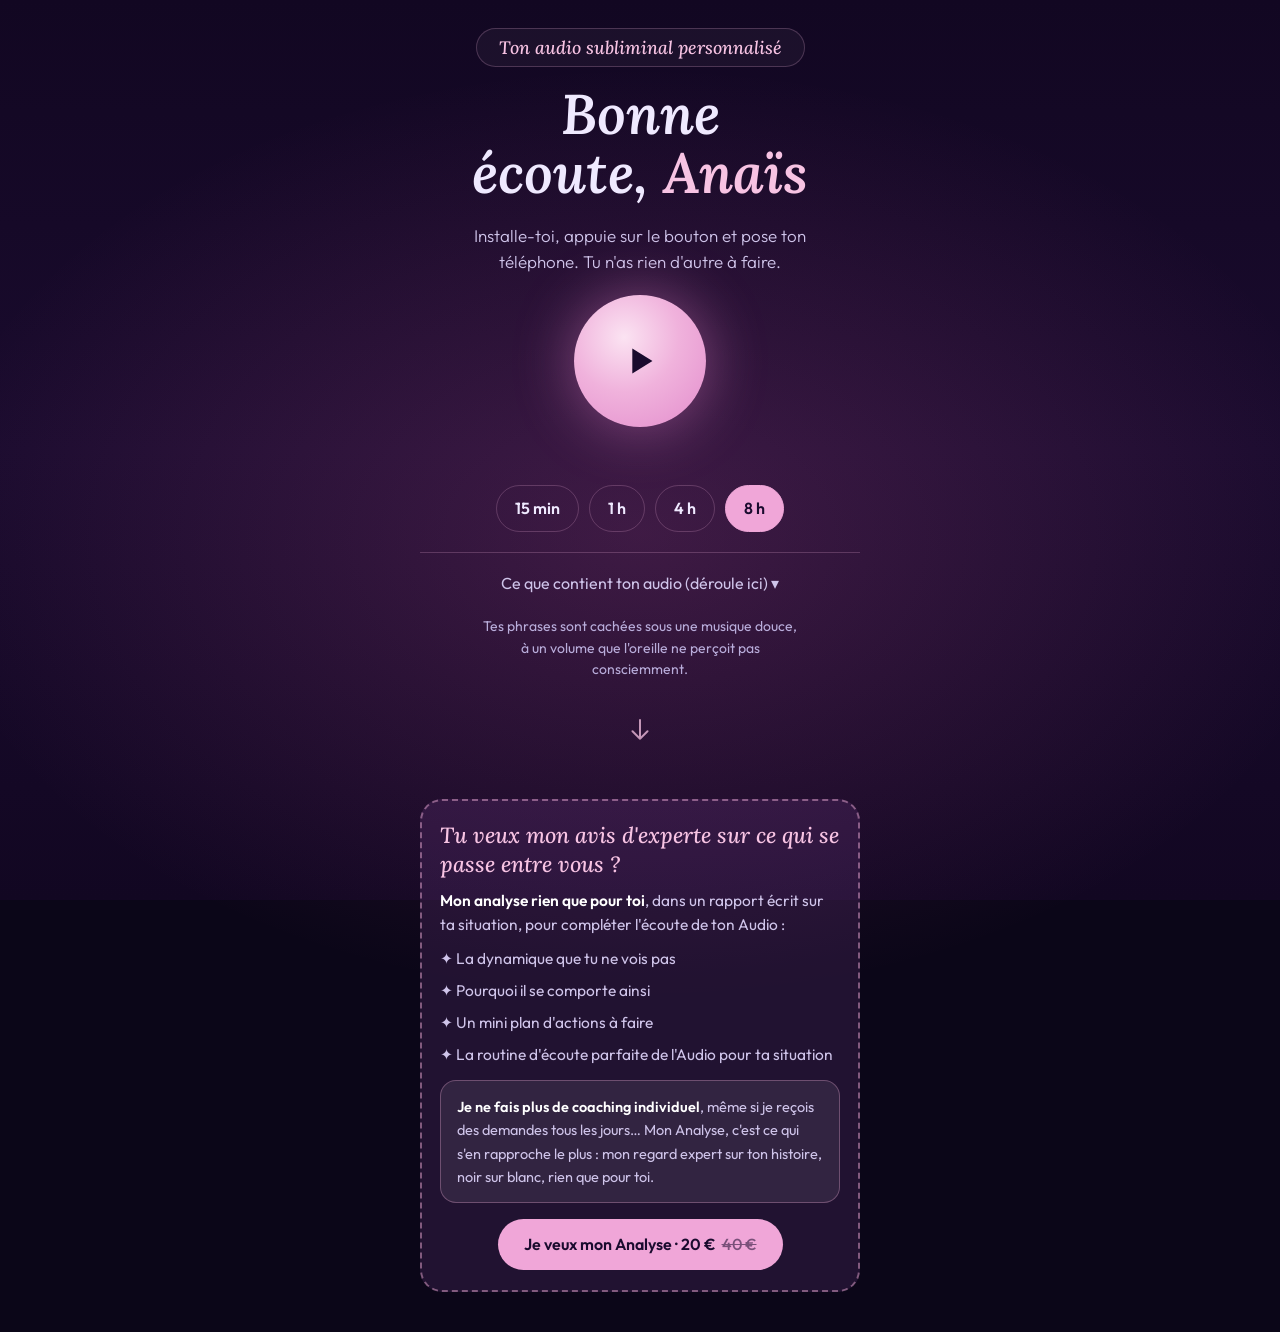
==== index.html @ 6c26e02a "Add files via upload" ====
<!doctype html>
<html lang="fr"><head><meta charset="utf-8"><meta name="viewport" content="width=device-width,initial-scale=1,viewport-fit=cover">
<meta name="robots" content="noindex,nofollow"><meta name="theme-color" content="#150a2e">
<meta name="apple-mobile-web-app-capable" content="yes"><meta name="apple-mobile-web-app-status-bar-style" content="black-translucent"><meta name="apple-mobile-web-app-title" content="Mon Audio">
<title>Ton audio subliminal personnalisé</title>
<link rel="stylesheet" href="../commun/page.css">
</head><body>
<script>window.PAGE={"prenom": "Anaïs", "affirmations": ["Je suis la seule et l'unique aux yeux de Franck.", "Je suis constamment dans les pensées de Franck.", "Franck a l'envie irrépressible de me contacter.", "Je suis la femme avec qui Franck a envie de construire sa vie.", "Je suis l'amour de sa vie.", "Franck revient vers moi pour construire quelque chose de solide.", "Je sais ce qui compte pour moi : une relation solide.", "Les projets d'avenir que j'imagine avec Franck sont clairs en moi.", "Franck revient vers moi, le cœur ouvert.", "Ce que nous avions commencé à comprendre l'un de l'autre, je le garde en moi.", "J'accueille un homme qui s'engage pleinement avec moi.", "Je mérite de me sentir en sécurité dans l'amour.", "Je me souviens que nous avons appris à nous apprivoiser, et cela comptait.", "Je vis une histoire qui avance, avec des projets à deux.", "Franck me regarde et voit en moi la femme de sa vie.", "Je construis quelque chose avec lui.", "Ma valeur ne dépend pas de la vie sentimentale de Franck.", "Je suis calme quand je pense à son ex.", "Je respire, même quand mes pensées tournent autour de lui.", "Après presque 4 ans sans contact, nos coeurs sont toujours là.", "Je suis progressivement débloquée de ses réseaux.", "Je me sens en sécurité en moi, même sans savoir ce que Franck vit.", "Je crois à un avenir avec lui, et cela me rassure.", "Je me libère de mon incompréhension face à la rupture.", "Je mérite d'être choisie pleinement et sans hésitation.", "Je ne suis remplaçable pour personne.", "Je suis assez, telle que je suis.", "Je n'ai rien gâché, je vaux la peine d'être aimée.", "Mon amour a de la valeur, et je le sais.", "Je n'ai plus à prouver que je mérite l'amour."], "audio": "audio.mp4", "offre": "Audio", "stripe": "https://buy.stripe.com/28E7sM3Cp8Si6ai7Ya6wE0r"};</script>
<script src="../commun/page.js"></script>
</body></html>
---- commun/page.css ----
/* Mise en forme commune à toutes les pages d'écoute. Modifier ce fichier change toutes les pages. */
@import url('https://fonts.googleapis.com/css2?family=Lora:ital,wght@1,500;1,600&family=Outfit:wght@300;400;500;600&display=swap');
:root{--bg:#0b0618;--text:#efe9ff;--muted:#b9addb;--soft:#cfc4ea;--pink:#f7c3e3;--accent:#f0a6d8;--on:#1a0b2e;--line:rgba(247,180,222,.22);color-scheme:dark}
*{box-sizing:border-box}html,body{min-height:100%}html{scroll-behavior:smooth}@media (prefers-reduced-motion:reduce){html{scroll-behavior:auto}}
body{margin:0;color:var(--text);font:16px/1.55 Outfit,system-ui,sans-serif;background:radial-gradient(ellipse 80% 50% at 50% 40%,rgba(236,100,180,.18),transparent 70%),linear-gradient(180deg,#120722,#1a0b2e 50%,#120722) fixed,var(--bg);padding:env(safe-area-inset-top) max(16px,env(safe-area-inset-right)) env(safe-area-inset-bottom) max(16px,env(safe-area-inset-left))}
main{max-width:440px;margin:0 auto;padding:28px 0 40px;display:flex;flex-direction:column;align-items:center;gap:20px;text-align:center}
.tag{display:inline-block;font:italic 500 18px Lora,Georgia,serif;color:var(--pink);border:1px solid var(--line);border-radius:999px;padding:7px 22px;background:rgba(255,255,255,.04)}
h1{font:italic 600 clamp(42px,12vw,56px)/1.05 Lora,Georgia,serif;margin:18px 0 0;text-wrap:balance}h1 em{color:var(--pink)}
.intro{color:var(--soft);font-weight:300;font-size:17px;max-width:32ch;margin:0}
.play{width:132px;height:132px;border-radius:50%;border:0;background:radial-gradient(circle at 38% 32%,#fbe3f2 0%,#f0b2dc 45%,#e38ccc 100%);color:var(--on);cursor:pointer;display:grid;place-items:center;box-shadow:0 0 60px rgba(240,140,210,.45)}
.play svg{width:46px;height:46px}.play.on{animation:b 6s ease-in-out infinite}@keyframes b{50%{box-shadow:0 0 100px rgba(240,140,210,.7)}}
@media (prefers-reduced-motion:reduce){.play.on{animation:none}}
.play:focus-visible,.chips input:focus-visible+span{outline:2px solid var(--pink);outline-offset:4px}
.status{min-height:1.5em;color:var(--pink);font-weight:500;margin:-6px 0 0}
fieldset{border:0;margin:0;padding:0;display:grid;gap:12px;justify-items:center}
legend{font-size:13px;letter-spacing:.14em;text-transform:uppercase;color:var(--muted);margin-bottom:12px}
.chips{display:flex;flex-wrap:wrap;justify-content:center;gap:10px}.chips label{cursor:pointer}.chips input{position:absolute;opacity:0}
.chips span{display:block;padding:10px 18px;border-radius:999px;border:1px solid var(--line);font-weight:600}
.chips input:checked+span{background:var(--accent);color:var(--on);border-color:var(--accent)}
details{width:100%;border-top:1px solid var(--line);padding-top:18px}summary{cursor:pointer;list-style:none;color:var(--soft)}summary::-webkit-details-marker{display:none}summary::after{content:" ▾"}
ol{margin:18px 0 0;padding:0;list-style:none;display:grid;gap:12px;text-align:left}ol li{font:italic 500 16px/1.4 Lora,Georgia,serif}
.note{font-size:14px;color:var(--muted);max-width:36ch;margin:0}
.down{display:block;color:var(--pink);opacity:.75;margin-top:8px;padding:6px;animation:d 2.6s ease-in-out infinite}.down svg{width:30px;height:30px;display:block}
@keyframes d{50%{transform:translateY(6px)}}@media (prefers-reduced-motion:reduce){.down{animation:none}}
.down:focus-visible{outline:2px solid var(--pink);outline-offset:4px;border-radius:50%}
.up{width:100%;margin-top:28px;scroll-margin-top:24px;text-align:left;border:2px dashed rgba(247,180,222,.45);border-radius:22px;padding:20px 18px;background:rgba(150,80,180,.16);display:grid;gap:10px}
.up-t{font:italic 500 22px/1.3 Lora,Georgia,serif;color:var(--pink);margin:0}
.up-d{font-size:15.5px;color:var(--soft);margin:0}.up-d strong,.up-q strong{color:#fff;font-weight:600}
.up-l{list-style:none;margin:0;padding:0;display:grid;gap:8px;font-size:15.5px;color:var(--soft)}.up-l li::before{content:"✦ "}
.up-q{margin:4px 0 0;font-size:14.5px;line-height:1.6;color:var(--soft);background:rgba(255,255,255,.08);border:1px solid rgba(247,180,222,.3);border-radius:16px;padding:14px 16px}
.up-b{justify-self:center;display:inline-block;margin-top:6px;padding:13px 26px;border-radius:999px;background:var(--accent);color:var(--on);font-weight:600;text-decoration:none}
.up-b:focus-visible{outline:2px solid var(--pink);outline-offset:3px}
.up-b s{opacity:.55;font-weight:500;margin-left:4px}
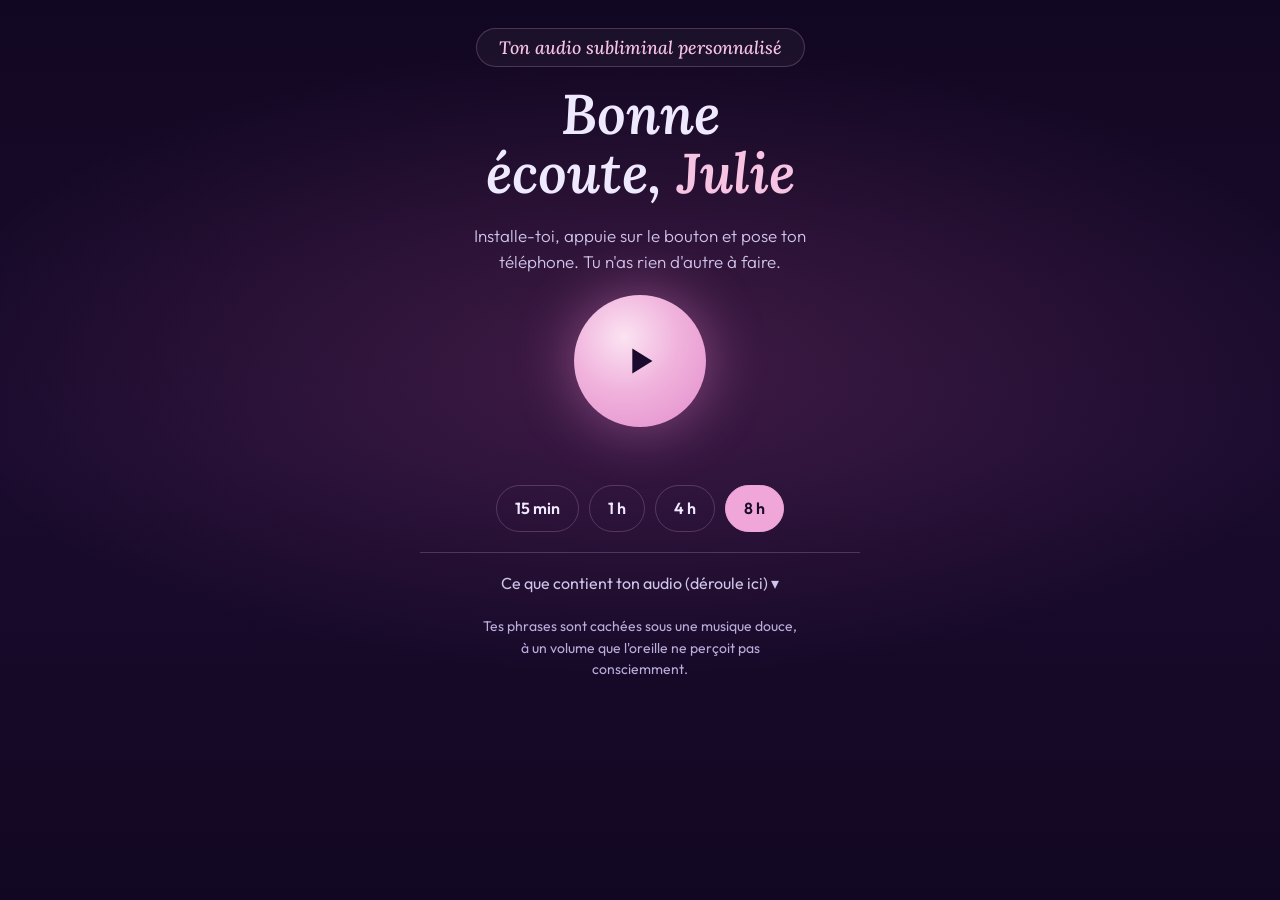
==== commit 0a3c164f: "Add files via upload" ====
--- a/index.html
+++ b/index.html
@@ -5,6 +5,6 @@
 <title>Ton audio subliminal personnalisé</title>
 <link rel="stylesheet" href="../commun/page.css">
 </head><body>
-<script>window.PAGE={"prenom": "Anaïs", "affirmations": ["Je suis la seule et l'unique aux yeux de Franck.", "Je suis constamment dans les pensées de Franck.", "Franck a l'envie irrépressible de me contacter.", "Je suis la femme avec qui Franck a envie de construire sa vie.", "Je suis l'amour de sa vie.", "Franck revient vers moi pour construire quelque chose de solide.", "Je sais ce qui compte pour moi : une relation solide.", "Les projets d'avenir que j'imagine avec Franck sont clairs en moi.", "Franck revient vers moi, le cœur ouvert.", "Ce que nous avions commencé à comprendre l'un de l'autre, je le garde en moi.", "J'accueille un homme qui s'engage pleinement avec moi.", "Je mérite de me sentir en sécurité dans l'amour.", "Je me souviens que nous avons appris à nous apprivoiser, et cela comptait.", "Je vis une histoire qui avance, avec des projets à deux.", "Franck me regarde et voit en moi la femme de sa vie.", "Je construis quelque chose avec lui.", "Ma valeur ne dépend pas de la vie sentimentale de Franck.", "Je suis calme quand je pense à son ex.", "Je respire, même quand mes pensées tournent autour de lui.", "Après presque 4 ans sans contact, nos coeurs sont toujours là.", "Je suis progressivement débloquée de ses réseaux.", "Je me sens en sécurité en moi, même sans savoir ce que Franck vit.", "Je crois à un avenir avec lui, et cela me rassure.", "Je me libère de mon incompréhension face à la rupture.", "Je mérite d'être choisie pleinement et sans hésitation.", "Je ne suis remplaçable pour personne.", "Je suis assez, telle que je suis.", "Je n'ai rien gâché, je vaux la peine d'être aimée.", "Mon amour a de la valeur, et je le sais.", "Je n'ai plus à prouver que je mérite l'amour."], "audio": "audio.mp4", "offre": "Audio", "stripe": "https://buy.stripe.com/28E7sM3Cp8Si6ai7Ya6wE0r"};</script>
+<script>window.PAGE={"prenom":"Julie","affirmations":["Je suis apaisée et sereine dans mes relations.","Je suis en sécurité.","Je suis assez.","Je mérite d'être aimée.","Je suis calme quand Ludovic met du temps à me contacter","Je décroche quand j'en ai envie, pas par réflexe, quand Ludovic appelle.","Je n'ai pas besoin d'être disponible à toute heure pour être choisie.","Un appel manqué de Ludovic n'est pas une occasion perdue.","Mon passé de ghosting ne dit rien de ce que je vaux.","Quand Ludovic se tait plusieurs jours, je relis ce que je vaux, et je me le redis : je suis assez.","Je ne gagne pas le droit d'être choisie, je l'ai déjà.","Je cesse de compter les jours de silence de Ludovic.","Mon calme m'appartient, il ne dépend d'aucun téléphone.","Ma valeur est là, avec ou sans message de Ludovic, et je n'ai pas à la prouver.","Je n'ai pas à guérir un homme pour mériter sa présence.","Mes deux soirées par semaine m'appartiennent, avec ou sans Ludovic.","Je suis irremplaçable dans ma propre vie, et je m'y installe.","Je dis ma limite une seule fois, calmement, et je la tiens.","Ce qu'on me dit clairement, je le prends au sérieux, même quand ça fait mal.","Je garde ensemble « jamais amoureux » et « tu me manques », et je choisis en conscience.","Je n'ai pas honte d'avoir attendu, j'apprends maintenant à me choisir moi.","Son « c'est pas pour te blesser » ne décide pas de ce que je vaux.","Je suis digne d'être choisie, même quand ça ne se voit pas encore.","Un baiser refusé avant de partir ne mesure pas ma valeur.","Je ne suis en compétition avec aucune autre femme, ni avec « une autre ».","Je donne beaucoup parce que j'ai du cœur, pas pour être gardée.","Avec Ludovic, je veux un lien clair, où je n'ai plus à deviner.","Je peux me sentir en sécurité même sans nouvelles de personne.","Je suis ancrée et une confiance nouvelle grandit en moi.","Je me choisis en premier, chaque jour, avec douceur."],"audio":"audio.mp4","offre":"Audio + Analyse","stripe":""};</script>
 <script src="../commun/page.js"></script>
 </body></html>
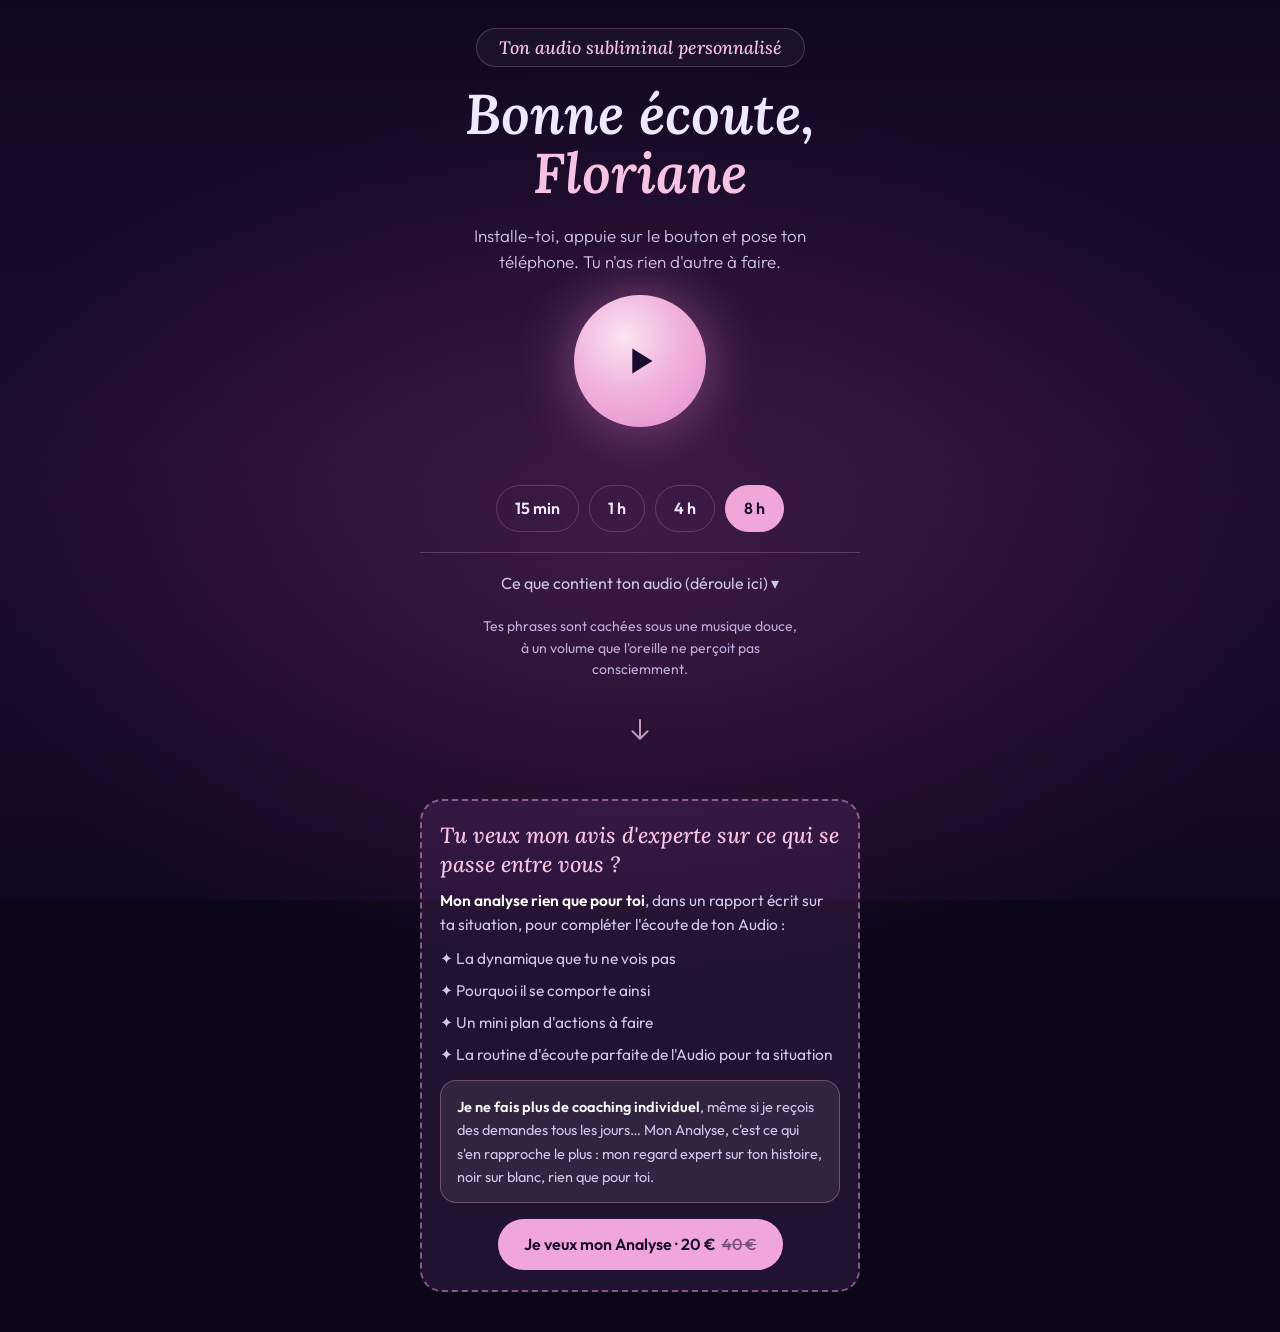
==== commit 5da9a4b7: "Add files via upload" ====
--- a/index.html
+++ b/index.html
@@ -5,6 +5,6 @@
 <title>Ton audio subliminal personnalisé</title>
 <link rel="stylesheet" href="../commun/page.css">
 </head><body>
-<script>window.PAGE={"prenom":"Julie","affirmations":["Je suis apaisée et sereine dans mes relations.","Je suis en sécurité.","Je suis assez.","Je mérite d'être aimée.","Je suis calme quand Ludovic met du temps à me contacter","Je décroche quand j'en ai envie, pas par réflexe, quand Ludovic appelle.","Je n'ai pas besoin d'être disponible à toute heure pour être choisie.","Un appel manqué de Ludovic n'est pas une occasion perdue.","Mon passé de ghosting ne dit rien de ce que je vaux.","Quand Ludovic se tait plusieurs jours, je relis ce que je vaux, et je me le redis : je suis assez.","Je ne gagne pas le droit d'être choisie, je l'ai déjà.","Je cesse de compter les jours de silence de Ludovic.","Mon calme m'appartient, il ne dépend d'aucun téléphone.","Ma valeur est là, avec ou sans message de Ludovic, et je n'ai pas à la prouver.","Je n'ai pas à guérir un homme pour mériter sa présence.","Mes deux soirées par semaine m'appartiennent, avec ou sans Ludovic.","Je suis irremplaçable dans ma propre vie, et je m'y installe.","Je dis ma limite une seule fois, calmement, et je la tiens.","Ce qu'on me dit clairement, je le prends au sérieux, même quand ça fait mal.","Je garde ensemble « jamais amoureux » et « tu me manques », et je choisis en conscience.","Je n'ai pas honte d'avoir attendu, j'apprends maintenant à me choisir moi.","Son « c'est pas pour te blesser » ne décide pas de ce que je vaux.","Je suis digne d'être choisie, même quand ça ne se voit pas encore.","Un baiser refusé avant de partir ne mesure pas ma valeur.","Je ne suis en compétition avec aucune autre femme, ni avec « une autre ».","Je donne beaucoup parce que j'ai du cœur, pas pour être gardée.","Avec Ludovic, je veux un lien clair, où je n'ai plus à deviner.","Je peux me sentir en sécurité même sans nouvelles de personne.","Je suis ancrée et une confiance nouvelle grandit en moi.","Je me choisis en premier, chaque jour, avec douceur."],"audio":"audio.mp4","offre":"Audio + Analyse","stripe":""};</script>
+<script>window.PAGE={"prenom":"Floriane","affirmations":["Je suis inoubliable, m'aimer est irrésistible.","Je suis son choix pour toujours, s'engager avec moi est naturel et rassurant.","Un nouveau chapitre passionnant de ma vie commence.","Je sais que je suis son évidence.","Je suis l'obsession douce qui occupe constamment l'esprit de Rayan.","Je me choisis vraiment, et je le montre dans chacun de mes gestes.","Je ne reste pas dans l'ombre : je suis visible dans la vie de Rayan.","Je suis la priorité de Rayan, la personne la plus importante pour lui.","Je n'ai pas besoin de me faire petite pour être gardée.","Mon temps est précieux, et je le remplis de ce qui me fait du bien.","Je suis sa petite amie, jamais un passe-temps pour lui.","Notre relation est officielle, claire, et je me sens pleinement sa petite amie.","Je mérite d'être choisie ouvertement, sans rien avoir à prouver.","Nous faisons des dates, des weekends quelque part, des vacances ensemble.","Je mérite des nouvelles, de la clarté et de la douceur dans ce lien.","Les idées de voyages se concrétisent.","Mon esprit est paisible, je ne spirale plus sur ce que j'ai dit ou fait.","Mes soirées m'appartiennent : je choisis ce que j'en fais.","Je suis assez, entièrement, telle que je suis.","Je me sens en sécurité dans ce lien, même quand Rayan a besoin de se ressourcer.","Je me libère de ces doutes dûs au chaud-froid de Rayan.","Je n'ai plus à me demander où je me situe : je suis sereine.","Je donne autant de poids aux actes qu'aux mots, et je garde mon cap.","Ma présence est précieuse, je n'ai jamais à me cacher.","Je mérite d'être vue au grand jour, pas seulement tard le soir.","Je me sens légère et confiante dans ce que je vis avec Rayan.","Je suis une priorité, jamais une option.","Avec Rayan, je me sens choisie, importante et pleinement à ma place.","Je me mets sur un piédestal, et Rayan aussi me met haut dans son estime.","Quand mon téléphone reste silencieux, ma valeur ne bouge pas et je reste en paix."],"audio":"audio.mp4","offre":"Audio","stripe":"https://buy.stripe.com/28E7sM3Cp8Si6ai7Ya6wE0r"};</script>
 <script src="../commun/page.js"></script>
 </body></html>
